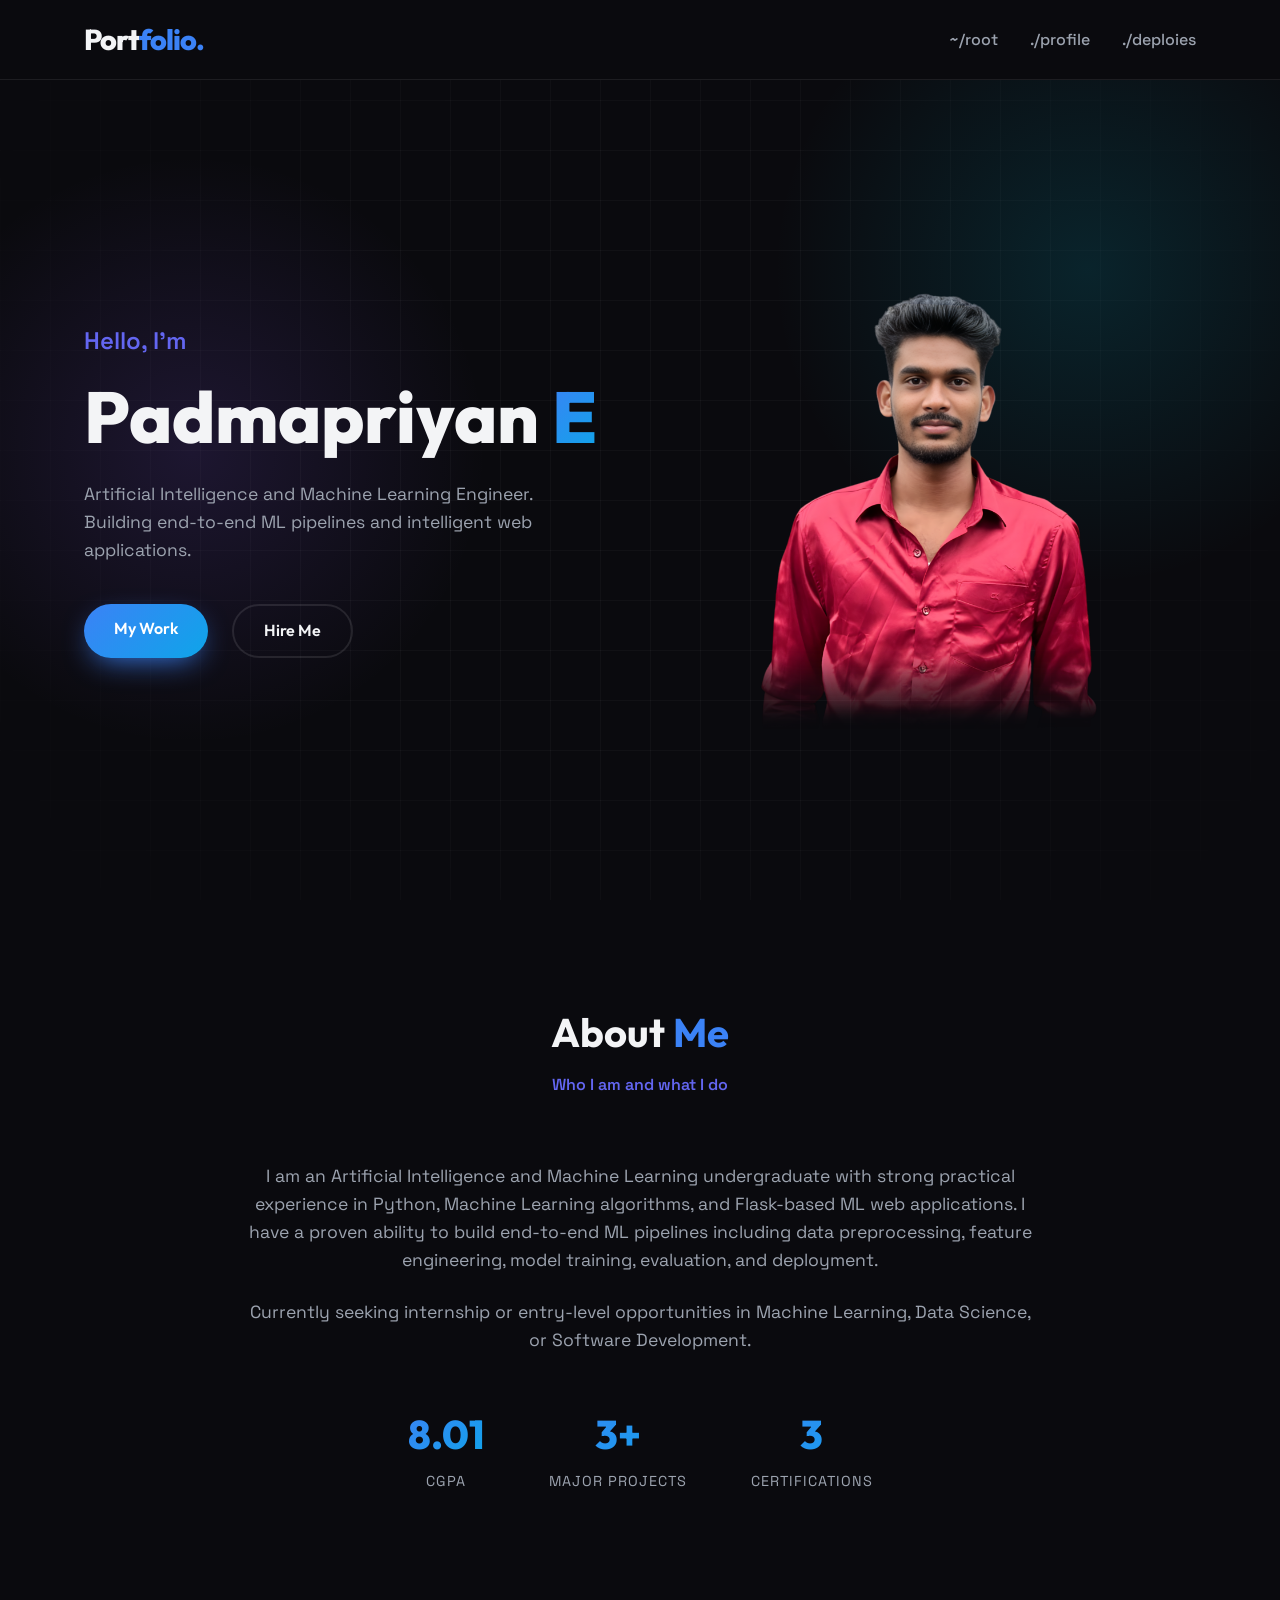
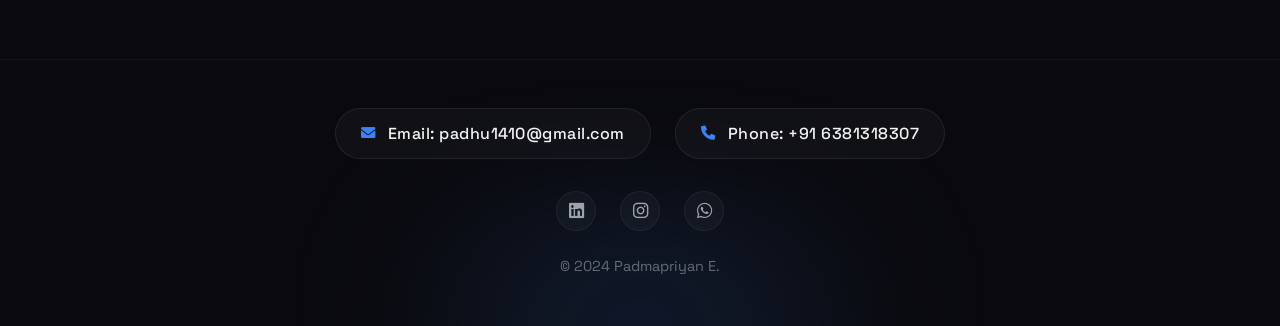
==== index.html @ ec26dc40 "final1" ====
<!DOCTYPE html>
<html lang="en">

<head>
    <meta charset="UTF-8">
    <meta name="viewport" content="width=device-width, initial-scale=1.0">
    <title>Padmapriyan E | AI & ML Engineer</title>
    <meta name="description"
        content="Portfolio of Padmapriyan E, an AI & ML undergraduate specializing in Python, Machine Learning, and Full-stack AI applications.">
    <link rel="preconnect" href="https://fonts.googleapis.com">
    <link rel="preconnect" href="https://fonts.gstatic.com" crossorigin>
    <link
        href="https://fonts.googleapis.com/css2?family=Outfit:wght@300;400;600;800&family=Space+Grotesk:wght@300;400;600;700&display=swap"
        rel="stylesheet">
    <link rel="stylesheet" href="style.css">
    <link rel="stylesheet" href="https://cdnjs.cloudflare.com/ajax/libs/font-awesome/6.0.0/css/all.min.css">
</head>

<body>

    <div class="background-glow"></div>

    <header class="header">
        <div class="container nav-container">
            <a href="index.html" class="logo">Port<span class="highlight">folio.</span></a>
            <nav class="nav">
                <ul class="nav-list">
                    <li><a href="index.html" class="nav-link active">~/root</a></li>
                    <li><a href="resume.html" class="nav-link">./profile</a></li>
                    <li><a href="work.html" class="nav-link">./deploies</a></li>
                </ul>
                <div class="hamburger">
                    <span class="bar"></span>
                    <span class="bar"></span>
                    <span class="bar"></span>
                </div>
            </nav>
        </div>
    </header>

    <main>
        <section id="home" class="hero">
            <div class="container hero-container">
                <div class="hero-content">
                    <p class="subtitle fade-in-up">Hello, I'm</p>
                    <h1 class="title fade-in-up delay-1">Padmapriyan <span class="gradient-text">E</span></h1>
                    <p class="description fade-in-up delay-2">Artificial Intelligence and Machine Learning Engineer.
                        Building end-to-end ML pipelines and intelligent web applications.</p>
                    <div class="cta-group fade-in-up delay-3">
                        <a href="work.html" class="btn btn-primary">My Work</a>
                        <a href="mailto:padhu1410@gmail.com" class="btn btn-secondary">Hire Me</a>
                    </div>
                </div>
                <!-- Hero Image -->
                <div class="hero-visual fade-in-up delay-2">
                    <div class="image-wrapper">
                        <img src="images/profile.png" alt="Padmapriyan E" class="profile-img">
                        <div class="visual-circle-bg"></div>
                    </div>
                </div>
            </div>
        </section>

        <section id="about" class="section">
            <div class="container about-container">
                <div class="section-header fade-in">
                    <h2 class="section-title">About <span class="highlight">Me</span></h2>
                    <p class="section-subtitle">Who I am and what I do</p>
                </div>
                <div class="about-content">
                    <div class="about-text fade-in-up">
                        <p>I am an Artificial Intelligence and Machine Learning undergraduate with strong practical
                            experience in Python, Machine Learning algorithms, and Flask-based ML web applications. I
                            have a proven ability to build end-to-end ML pipelines including data preprocessing, feature
                            engineering, model training, evaluation, and deployment.</p>
                        <p>Currently seeking internship or entry-level opportunities in Machine Learning, Data Science,
                            or Software Development.</p>

                        <div class="stats-grid">
                            <div class="stat-item">
                                <span class="stat-number">8.01</span>
                                <span class="stat-label">CGPA</span>
                            </div>
                            <div class="stat-item">
                                <span class="stat-number">3+</span>
                                <span class="stat-label">Major Projects</span>
                            </div>
                            <div class="stat-item">
                                <span class="stat-number">3</span>
                                <span class="stat-label">Certifications</span>
                            </div>
                        </div>
                    </div>
                </div>
            </div>
        </section>

    </main>



    </main>

    <footer class="footer">
        <div class="container footer-container">
            <div class="contact-group">
                <a href="mailto:padhu1410@gmail.com" class="contact-pill" title="Email">
                    <i class="fas fa-envelope"></i>
                    <span>Email: padhu1410@gmail.com</span>
                </a>
                <a href="tel:+916381318307" class="contact-pill" title="Phone">
                    <i class="fas fa-phone"></i>
                    <span>Phone: +91 6381318307</span>
                </a>
            </div>
            <div class="footer-socials">
                <a href="https://www.linkedin.com/in/padmapriyan-e-478565277" target="_blank" class="social-link"
                    title="LinkedIn"><i class="fab fa-linkedin"></i></a>
                <a href="https://www.instagram.com/padhu_1410" target="_blank" class="social-link" title="Instagram"><i
                        class="fab fa-instagram"></i></a>
                <a href="https://wa.me/916381318307" target="_blank" class="social-link" title="WhatsApp"><i
                        class="fab fa-whatsapp"></i></a>
            </div>
            <p class="copyright">© 2024 Padmapriyan E.</p>
        </div>
    </footer>

    <script src="script.js"></script>
</body>

</html>
---- style.css ----
/* --- Variables & Design System --- */
:root {
    /* Colors */
    --bg-dark: #0a0a0e;
    --bg-card: #15151a;
    /* Solid card bg */
    --bg-glass: #0a0a0e;
    /* Solid header bg */

    --primary: #3b82f6;
    /* Bright Blue */
    --secondary: #0ea5e9;
    /* Sky Blue */
    --accent: #6366f1;
    /* Indigo */

    --text-main: #f3f4f6;
    --text-muted: #9ca3af;

    --gradient-main: linear-gradient(135deg, var(--primary), var(--secondary));
    --gradient-glow: conic-gradient(from 180deg at 50% 50%, var(--primary), var(--accent), var(--secondary), var(--primary));

    /* Fonts */
    --font-heading: 'Outfit', sans-serif;
    --font-body: 'Space Grotesk', sans-serif;

    /* Spacing */
    --container: 1200px;
    --header-height: 80px;
}

/* --- Reset & Base --- */
*,
*::before,
*::after {
    margin: 0;
    padding: 0;
    box-sizing: border-box;
}

html {
    scroll-behavior: smooth;
    font-size: 16px;
}

body {
    background-color: var(--bg-dark);
    color: var(--text-main);
    font-family: var(--font-body);
    line-height: 1.6;
    overflow-x: hidden;
}

a {
    text-decoration: none;
    color: inherit;
    transition: 0.3s ease;
}

ul {
    list-style: none;
}

img {
    max-width: 100%;
    display: block;
}

/* --- Utilities --- */
.container {
    width: 90%;
    max-width: var(--container);
    margin: 0 auto;
    padding: 0 20px;
}

.gradient-text {
    background: var(--gradient-main);
    background-clip: text;
    -webkit-background-clip: text;
    -webkit-text-fill-color: transparent;
    display: inline-block;
}

.highlight {
    color: var(--primary);
}

/* --- Modern Background --- */
.background-glow {
    position: fixed;
    top: 0;
    left: 0;
    width: 100%;
    height: 100%;
    z-index: -1;
    background:
        radial-gradient(circle at 15% 50%, rgba(139, 92, 246, 0.15), transparent 25%),
        radial-gradient(circle at 85% 30%, rgba(6, 182, 212, 0.15), transparent 25%);
    background-color: var(--bg-dark);
}

.background-glow::after {
    content: "";
    position: absolute;
    inset: 0;
    background-image: linear-gradient(rgba(255, 255, 255, 0.03) 1px, transparent 1px),
        linear-gradient(90deg, rgba(255, 255, 255, 0.03) 1px, transparent 1px);
    background-size: 50px 50px;
    mask-image: radial-gradient(circle at center, black 40%, transparent 100%);
    -webkit-mask-image: radial-gradient(circle at center, black 40%, transparent 100%);
    pointer-events: none;
}

/* --- Navigation --- */
.header {
    height: var(--header-height);
    position: fixed;
    top: 0;
    left: 0;
    width: 100%;
    z-index: 1000;
    /* Solid background, no glass effect */
    background: var(--bg-glass);
    border-bottom: 1px solid rgba(255, 255, 255, 0.08);
}

.nav-container {
    height: 100%;
    display: flex;
    justify-content: space-between;
    align-items: center;
}

/* ... (skipping nav styles that are unchanged) ... */

/* Visual for Hero */
.image-wrapper {
    position: relative;
    width: 380px;
    height: 480px;
    display: flex;
    justify-content: center;
    align-items: center;
    animation: floatProfile 6s ease-in-out infinite;
}

.profile-img {
    width: 100%;
    height: 100%;
    object-fit: cover;
    border-radius: 20px;
    z-index: 2;
    position: relative;
    transition: all 0.5s ease;
}

.image-wrapper:hover .profile-img {
    box-shadow:
        0 0 0 4px rgba(6, 182, 212, 0.2),
        0 30px 60px rgba(0, 0, 0, 0.6),
        0 0 50px rgba(6, 182, 212, 0.3);
    transform: scale(1.02);
}

.hero-visual {
    position: relative;
    height: 500px;
    display: flex;
    justify-content: center;
    align-items: center;
}

@keyframes floatProfile {

    0%,
    100% {
        transform: translateY(0);
    }

    50% {
        transform: translateY(-15px);
    }
}

.logo {
    font-family: var(--font-heading);
    font-weight: 800;
    font-size: 1.8rem;
    letter-spacing: -1px;
}

.nav-list {
    display: flex;
    gap: 2rem;
}

.nav-link {
    font-size: 1rem;
    color: var(--text-muted);
    font-weight: 500;
    position: relative;
}

.nav-link:hover,
.nav-link.active {
    color: var(--text-main);
}

.nav-link::after {
    content: '';
    position: absolute;
    bottom: -5px;
    left: 0;
    width: 0;
    height: 2px;
    background: var(--gradient-main);
    transition: width 0.3s ease;
}

.nav-link:hover::after,
.nav-link.active::after {
    width: 100%;
}

.hamburger {
    display: none;
    cursor: pointer;
}

/* --- Hero Section --- */
.hero {
    min-height: 100vh;
    display: flex;
    align-items: center;
    padding-top: var(--header-height);
    position: relative;
    overflow: hidden;
}

.hero-container {
    display: grid;
    grid-template-columns: 1fr 1fr;
    align-items: center;
    gap: 4rem;
}

.hero-content {
    z-index: 1;
}

.subtitle {
    font-size: 1.5rem;
    font-weight: 600;
    color: var(--accent);
    margin-bottom: 1rem;
}

.title {
    font-family: var(--font-heading);
    font-size: 4.5rem;
    line-height: 1.1;
    margin-bottom: 1.5rem;
    font-weight: 800;
}

.description {
    font-size: 1.1rem;
    color: var(--text-muted);
    margin-bottom: 2.5rem;
    max-width: 500px;
}

.cta-group {
    display: flex;
    gap: 1.5rem;
}

/* Buttons */
.btn {
    padding: 12px 30px;
    border-radius: 50px;
    font-weight: 600;
    font-family: var(--font-heading);
    cursor: pointer;
    position: relative;
    overflow: hidden;
    display: inline-block;
}

.btn-primary {
    background: var(--gradient-main);
    color: white;
    box-shadow: 0 10px 30px -10px var(--primary);
}

.btn-primary:hover {
    transform: translateY(-3px);
    box-shadow: 0 20px 40px -10px var(--primary);
}

.btn-secondary {
    background: transparent;
    border: 2px solid rgba(255, 255, 255, 0.1);
    color: var(--text-main);
}

.btn-secondary:hover {
    border-color: var(--primary);
    background: rgba(139, 92, 246, 0.1);
    transform: translateY(-3px);
}

/* Old Visual Styles Removed */

/* Animations */
.fade-in-up {
    opacity: 0;
    transform: translateY(30px);
    animation: fadeInUp 0.8s forwards;
}

.delay-1 {
    animation-delay: 0.1s;
}

.delay-2 {
    animation-delay: 0.2s;
}

.delay-3 {
    animation-delay: 0.3s;
}

@keyframes fadeInUp {
    to {
        opacity: 1;
        transform: translateY(0);
    }
}

/* --- Sections General --- */
.section {
    padding: 100px 0;
}

.alt-bg {
    background: rgba(255, 255, 255, 0.02);
}

.section-header {
    text-align: center;
    margin-bottom: 4rem;
}

.section-title {
    font-size: 2.5rem;
    font-family: var(--font-heading);
    margin-bottom: 0.5rem;
}

.section-subtitle {
    color: var(--accent);
    font-weight: 600;
}

/* --- About Section --- */
.about-text {
    max-width: 800px;
    margin: 0 auto;
    text-align: center;
    font-size: 1.1rem;
    color: var(--text-muted);
}

.about-text p {
    margin-bottom: 1.5rem;
}

.stats-grid {
    display: flex;
    justify-content: center;
    gap: 4rem;
    margin-top: 3rem;
}

.stat-item {
    text-align: center;
}

.stat-number {
    display: block;
    font-size: 2.5rem;
    font-family: var(--font-heading);
    font-weight: 800;
    background: var(--gradient-main);
    background-clip: text;
    -webkit-background-clip: text;
    -webkit-text-fill-color: transparent;
}

.stat-label {
    font-size: 0.9rem;
    text-transform: uppercase;
    letter-spacing: 1px;
}

/* --- Skills Section --- */
.skills-grid {
    display: grid;
    grid-template-columns: repeat(auto-fit, minmax(250px, 1fr));
    gap: 2rem;
}

.skill-card {
    background: var(--bg-card);
    padding: 2rem;
    border-radius: 20px;
    border: 1px solid rgba(255, 255, 255, 0.05);
    transition: 0.3s ease;
    text-align: center;
}

.skill-card:hover {
    transform: translateY(-10px);
    border-color: var(--primary);
    box-shadow: 0 10px 40px -10px rgba(139, 92, 246, 0.2);
}

.skill-icon {
    font-size: 3rem;
    margin-bottom: 1rem;
}

.skill-card h3 {
    margin-bottom: 1rem;
    font-family: var(--font-heading);
}

.skill-card p {
    color: var(--text-muted);
    font-size: 0.95rem;
}

/* --- Projects Section --- */
.projects-grid {
    display: grid;
    grid-template-columns: repeat(auto-fit, minmax(300px, 1fr));
    /* 300px ensures it fits on mobile but breaks to 1 col */
    gap: 2.5rem;
}

.project-card {
    background: var(--bg-card);
    border-radius: 20px;
    border: 1px solid rgba(255, 255, 255, 0.05);
    overflow: hidden;
    transition: 0.3s;
    height: 100%;
    display: flex;
    flex-direction: column;
}

.project-info {
    padding: 1.5rem;
    flex-grow: 1;
    display: flex;
    flex-direction: column;
    justify-content: space-between;
}

/* ... existing code ... */

/* --- Project Details Page --- */
.project-hero {
    padding-top: 150px;
    padding-bottom: 20px;
    text-align: center;
}

.project-hero .tags {
    justify-content: center;
    margin-top: 1rem;
}

.project-title {
    font-size: 3.5rem;
    font-family: var(--font-heading);
    margin-bottom: 1.5rem;
    background: var(--gradient-main);
    background-clip: text;
    -webkit-background-clip: text;
    -webkit-text-fill-color: transparent;
}

.project-details-container {
    max-width: 1000px;
    margin: 0 auto;
}

.project-main-image {
    width: 100%;
    height: auto;
    border-radius: 20px;
    overflow: hidden;
    margin-bottom: 4rem;
    border: 1px solid rgba(255, 255, 255, 0.1);
    box-shadow: 0 20px 50px rgba(0, 0, 0, 0.5);
}

.detail-img {
    width: 100%;
    display: block;
}

.project-info-grid {
    display: grid;
    grid-template-columns: 1.5fr 1fr;
    gap: 4rem;
}

.info-col h3,
.features-col h3 {
    font-family: var(--font-heading);
    color: var(--primary);
    margin-bottom: 1.5rem;
    font-size: 1.8rem;
}

.info-col p {
    color: var(--text-muted);
    font-size: 1.1rem;
    line-height: 1.8;
    margin-bottom: 2.5rem;
}

.tech-stack-section h3 {
    font-size: 1.4rem;
    color: var(--text-main);
}

.tech-list,
.feature-list {
    list-style: none;
}

.tech-list li {
    display: inline-block;
    padding: 8px 16px;
    background: var(--bg-card);
    border: 1px solid rgba(255, 255, 255, 0.05);
    border-radius: 8px;
    margin-right: 10px;
    margin-bottom: 10px;
    font-size: 0.95rem;
    color: var(--accent);
}

.feature-list li {
    position: relative;
    padding-left: 25px;
    margin-bottom: 1rem;
    color: var(--text-muted);
}

.feature-list li::before {
    content: "▹";
    position: absolute;
    left: 0;
    color: var(--primary);
}

@media (max-width: 768px) {
    .project-info-grid {
        grid-template-columns: 1fr;
        gap: 2rem;
    }

    .hero-container {
        display: flex;
        flex-direction: column;
        align-items: center;
        text-align: center;
        gap: 2rem;
        padding-top: 30px;
        /* Reduced padding for cleaner look */
    }

    .project-title {
        font-size: 2.5rem;
    }
}

/* --- Project Gallery --- */
.project-gallery-section {
    margin-top: 3rem;
    padding-top: 2rem;
    border-top: 1px solid rgba(255, 255, 255, 0.1);
}

.gallery-grid {
    display: grid;
    grid-template-columns: repeat(auto-fit, minmax(200px, 1fr));
    gap: 1rem;
    margin-top: 1.5rem;
}

.gallery-item {
    width: 100%;
    height: 150px;
    object-fit: cover;
    border-radius: 10px;
    cursor: pointer;
    transition: transform 0.3s ease;
    border: 1px solid rgba(255, 255, 255, 0.1);
}

/* --- Code Actions --- */
.code-actions {
    display: flex;
    gap: 1rem;
    margin-top: 1rem;
    align-items: center;
    flex-wrap: wrap;
}

.code-actions .btn {
    padding: 10px 20px;
    font-size: 0.9rem;
    display: flex;
    align-items: center;
    gap: 8px;
}

/* --- Modal Styles --- */
.modal {
    display: none;
    position: fixed;
    z-index: 2000;
    left: 0;
    top: 0;
    width: 100%;
    height: 100%;
    overflow: auto;
    background-color: rgba(0, 0, 0, 0.8);
    backdrop-filter: blur(5px);
}

.modal-content {
    background-color: #1a1a1f;
    margin: 5% auto;
    padding: 2rem;
    border: 1px solid rgba(255, 255, 255, 0.1);
    width: 80%;
    max-width: 900px;
    border-radius: 20px;
    box-shadow: 0 20px 60px rgba(0, 0, 0, 0.5);
    position: relative;
    color: var(--text-main);
}

.close-modal {
    color: var(--text-muted);
    float: right;
    font-size: 28px;
    font-weight: bold;
    cursor: pointer;
    transition: 0.3s;
}

.close-modal:hover {
    color: var(--primary);
}

.modal-content h2 {
    font-family: var(--font-heading);
    margin-bottom: 1.5rem;
    color: var(--primary);
}

.modal-content pre {
    background: #0f0f13;
    padding: 1.5rem;
    border-radius: 10px;
    overflow-x: auto;
    max-height: 500px;
    border: 1px solid rgba(255, 255, 255, 0.05);
    font-family: 'Consolas', 'Monaco', monospace;
    font-size: 0.9rem;
    color: #e0e0e0;
}

.modal-actions {
    margin-top: 1.5rem;
    display: flex;
    gap: 1rem;
    justify-content: flex-end;
    justify-content: flex-end;
}

.project-links {
    margin-top: 3rem;
    padding-top: 2rem;
    border-top: 1px solid rgba(255, 255, 255, 0.1);
}

.project-card:hover {
    transform: translateY(-5px);
    border-color: var(--accent);
}

.project-image {
    height: 220px;
    background: #111;
    overflow: hidden;
    position: relative;
}

.project-img-cover {
    width: 100%;
    height: 100%;
    object-fit: cover;
    transition: transform 0.5s ease;
}

.project-card:hover .project-img-cover {
    transform: scale(1.05);
}

.project-info {
    padding: 1.5rem;
}

.project-info h3 {
    font-family: var(--font-heading);
    font-size: 1.4rem;
    margin-bottom: 0.5rem;
}

.project-info p {
    color: var(--text-muted);
    margin-bottom: 1rem;
    font-size: 0.95rem;
}

.tags {
    display: flex;
    gap: 0.5rem;
    flex-wrap: wrap;
}

.tags span {
    font-size: 0.8rem;
    padding: 5px 12px;
    background: rgba(255, 255, 255, 0.05);
    border-radius: 50px;
    color: var(--text-main);
}

.center-btn {
    text-align: center;
}

.margin-top-2 {
    margin-top: 3rem;
}

/* --- Contact Section --- */
/* --- Contact Section --- */
/* --- Contact Section --- */
.contact-container {
    max-width: 1200px;
    margin: 0 auto;
    width: 100%;
}

.contact-content {
    padding: 2rem 0;
    text-align: center;
}

.contact-info {
    display: flex;
    flex-direction: row;
    justify-content: center;
    flex-wrap: nowrap;
    gap: 1.5rem;
    align-items: center;
    margin-bottom: 0;
}

.contact-link {
    display: flex;
    align-items: center;
    gap: 0.5rem;
    font-size: 1.1rem;
    color: var(--text-main);
    transition: 0.3s;
    text-decoration: none;
    padding: 5px;
}

.contact-link:hover {
    color: var(--primary);
    transform: scale(1.1);
}

.contact-link i {
    font-size: 1.2rem;
    color: var(--primary);
}

.form-group input,
.form-group textarea {
    width: 100%;
    padding: 15px;
    background: rgba(255, 255, 255, 0.03);
    border: 1px solid rgba(255, 255, 255, 0.1);
    border-radius: 10px;
    color: white;
    font-family: var(--font-body);
}

.form-group input:focus,
.form-group textarea:focus {
    outline: none;
    border-color: var(--primary);
    background: rgba(255, 255, 255, 0.05);
}

/* --- Mobile Menu & Responsive Tweaks --- */
@media (max-width: 968px) {
    .section {
        padding: 60px 0;
    }

    .nav-list {
        display: flex;
        position: static;
        top: auto;
        right: auto;
        width: 100%;
        height: auto;
        flex-direction: row;
        justify-content: center;
        align-items: center;
        background: transparent;
        border-top: none;
        gap: 0.3rem;
        flex-wrap: nowrap;
        padding: 0.5rem 0;
        overflow-x: auto;
    }

    .nav-list.active {
        right: auto;
    }

    .nav-link {
        font-size: 0.75rem;
        padding: 4px 8px;
        background: rgba(255, 255, 255, 0.03);
        border-radius: 12px;
        white-space: nowrap;
    }

    .hero-container {
        display: flex;
        flex-direction: column;
        align-items: center;
        text-align: center;
        gap: 2rem;
        padding-top: 30px;
        /* Reduced padding for cleaner look */
    }

    .hero-visual {
        height: auto;
        width: 100%;
        margin-bottom: 2rem;
    }

    .image-wrapper {
        width: 280px;
        /* Smaller image on mobile */
        height: 350px;
    }

    .title {
        font-size: 3rem;
    }

    .description {
        margin-left: auto;
        margin-right: auto;
        font-size: 1rem;
    }

    .cta-group {
        justify-content: center;
    }

    .hamburger {
        display: none;
    }

    .hamburger.active .bar:nth-child(2) {
        opacity: 0;
    }

    .hamburger.active .bar:nth-child(1) {
        transform: translateY(8px) rotate(45deg);
    }

    .hamburger.active .bar:nth-child(3) {
        transform: translateY(-8px) rotate(-45deg);
    }

    .bar {
        display: none;
    }

    .stats-grid {
        flex-direction: column;
        gap: 2rem;
    }

    .contact-container {
        width: 100%;
    }

    .contact-info {
        gap: 1rem;
        /* Reduce gap on mobile */
        flex-wrap: wrap;
        /* Allow wrapping on very small screens to prevent breaking */
        justify-content: center;
    }

    .contact-link {
        font-size: 0.9rem;
    }
}

@media (max-width: 480px) {
    .title {
        font-size: 2.5rem;
    }

    .section-title {
        font-size: 2rem;
    }

    .btn {
        padding: 10px 20px;
        font-size: 0.9rem;
    }

    /* Extra top padding for Profile/Work pages on mobile */
    #education,
    #skills {
        padding-top: 120px;
    }
}

/* --- Education Section --- */
.education-grid {
    display: grid;
    grid-template-columns: repeat(auto-fit, minmax(300px, 1fr));
    gap: 2rem;
}

.edu-card {
    background: var(--bg-card);
    padding: 2rem;
    border-radius: 20px;
    border: 1px solid rgba(255, 255, 255, 0.05);
    text-align: center;
    transition: 0.3s ease;
}

.edu-card:hover {
    border-color: var(--primary);
    transform: translateY(-5px);
}

.edu-card h3 {
    font-family: var(--font-heading);
    color: var(--primary);
    margin-bottom: 0.5rem;
    font-size: 1.5rem;
}

.edu-card .institution {
    font-size: 1.1rem;
    margin-bottom: 0.5rem;
}

.edu-card .year {
    color: var(--text-muted);
    font-size: 0.9rem;
    margin-bottom: 1rem;
}

.edu-card .grade {
    font-weight: 700;
    color: var(--accent);
}

/* --- Experience Section --- */
.exp-card {
    background: var(--bg-card);
    padding: 3rem;
    border-radius: 20px;
    border: 1px solid rgba(255, 255, 255, 0.05);
    max-width: 900px;
    margin: 0 auto;
}

.exp-header {
    margin-bottom: 2rem;
    border-bottom: 1px solid rgba(255, 255, 255, 0.1);
    padding-bottom: 1.5rem;
}

.exp-header h3 {
    font-family: var(--font-heading);
    font-size: 2rem;
    margin-bottom: 0.5rem;
    background: var(--gradient-main);
    background-clip: text;
    -webkit-background-clip: text;
    -webkit-text-fill-color: transparent;
}

.exp-header .company {
    font-size: 1.2rem;
    color: var(--text-muted);
    font-weight: 500;
}

.exp-list {
    list-style: disc;
    padding-left: 1.5rem;
}

.exp-list li {
    margin-bottom: 1rem;
    color: var(--text-main);
    font-size: 1.05rem;
}

.exp-list li::marker {
    color: var(--primary);
}

/* --- Footer --- */
.footer {
    padding: 3rem 0;
    text-align: center;
    border-top: 1px solid rgba(255, 255, 255, 0.05);
    margin-top: 4rem;
    position: relative;
    background: var(--bg-dark);
    /* Fallback */
    overflow: hidden;
}

/* Glassmorphic Glow Effect behind footer */
.footer::before {
    content: '';
    position: absolute;
    bottom: -50%;
    left: 50%;
    transform: translateX(-50%);
    width: 60%;
    height: 100%;
    background: radial-gradient(circle, rgba(59, 130, 246, 0.15) 0%, rgba(0, 0, 0, 0) 70%);
    filter: blur(60px);
    z-index: 0;
    pointer-events: none;
}

.footer-container {
    position: relative;
    z-index: 1;
    display: flex;
    flex-direction: column;
    align-items: center;
    gap: 1.5rem;
}

.footer-socials {
    display: flex;
    justify-content: center;
    gap: 1.5rem;
    flex-wrap: wrap;
}

.social-link {
    font-size: 1.1rem;
    color: var(--text-muted);
    transition: all 0.3s cubic-bezier(0.175, 0.885, 0.32, 1.275);
    display: flex;
    align-items: center;
    justify-content: center;
    width: 40px;
    height: 40px;
    border-radius: 50%;
    background: rgba(255, 255, 255, 0.03);
    border: 1px solid rgba(255, 255, 255, 0.05);
    position: relative;
    overflow: hidden;
}

/* Hover Effects */
.social-link::after {
    content: '';
    position: absolute;
    top: 0;
    left: 0;
    width: 100%;
    height: 100%;
    background: var(--gradient-main);
    opacity: 0;
    transition: 0.3s ease;
    z-index: -1;
}

.social-link:hover {
    color: white;
    transform: translateY(-5px) scale(1.1);
    border-color: transparent;
    box-shadow: 0 10px 20px -5px rgba(59, 130, 246, 0.4);
}

.social-link:hover::after {
    opacity: 1;
}

.copyright {
    color: var(--text-muted);
    font-size: 0.9rem;
    opacity: 0.6;
    font-family: var(--font-body);
}

/* --- Footer Contact Pill Styles --- */
.contact-group {
    display: flex;
    justify-content: center;
    gap: 1.5rem;
    flex-wrap: wrap;
    margin-bottom: 0.5rem;
}

.contact-pill {
    display: flex;
    align-items: center;
    gap: 0.8rem;
    background: rgba(255, 255, 255, 0.03);
    border: 1px solid rgba(255, 255, 255, 0.08);
    padding: 12px 25px;
    border-radius: 50px;
    color: var(--text-main);
    text-decoration: none;
    transition: all 0.3s ease;
    font-size: 1rem;
    font-family: var(--font-body);
}

.contact-pill i {
    font-size: 0.9rem;
    color: var(--primary);
}

.contact-pill span {
    font-weight: 500;
    letter-spacing: 0.5px;
}

.contact-pill:hover {
    background: rgba(255, 255, 255, 0.08);
    border-color: var(--primary);
    transform: translateY(-3px);
    box-shadow: 0 5px 15px rgba(59, 130, 246, 0.2);
}

.contact-pill:hover i {
    color: white;
}
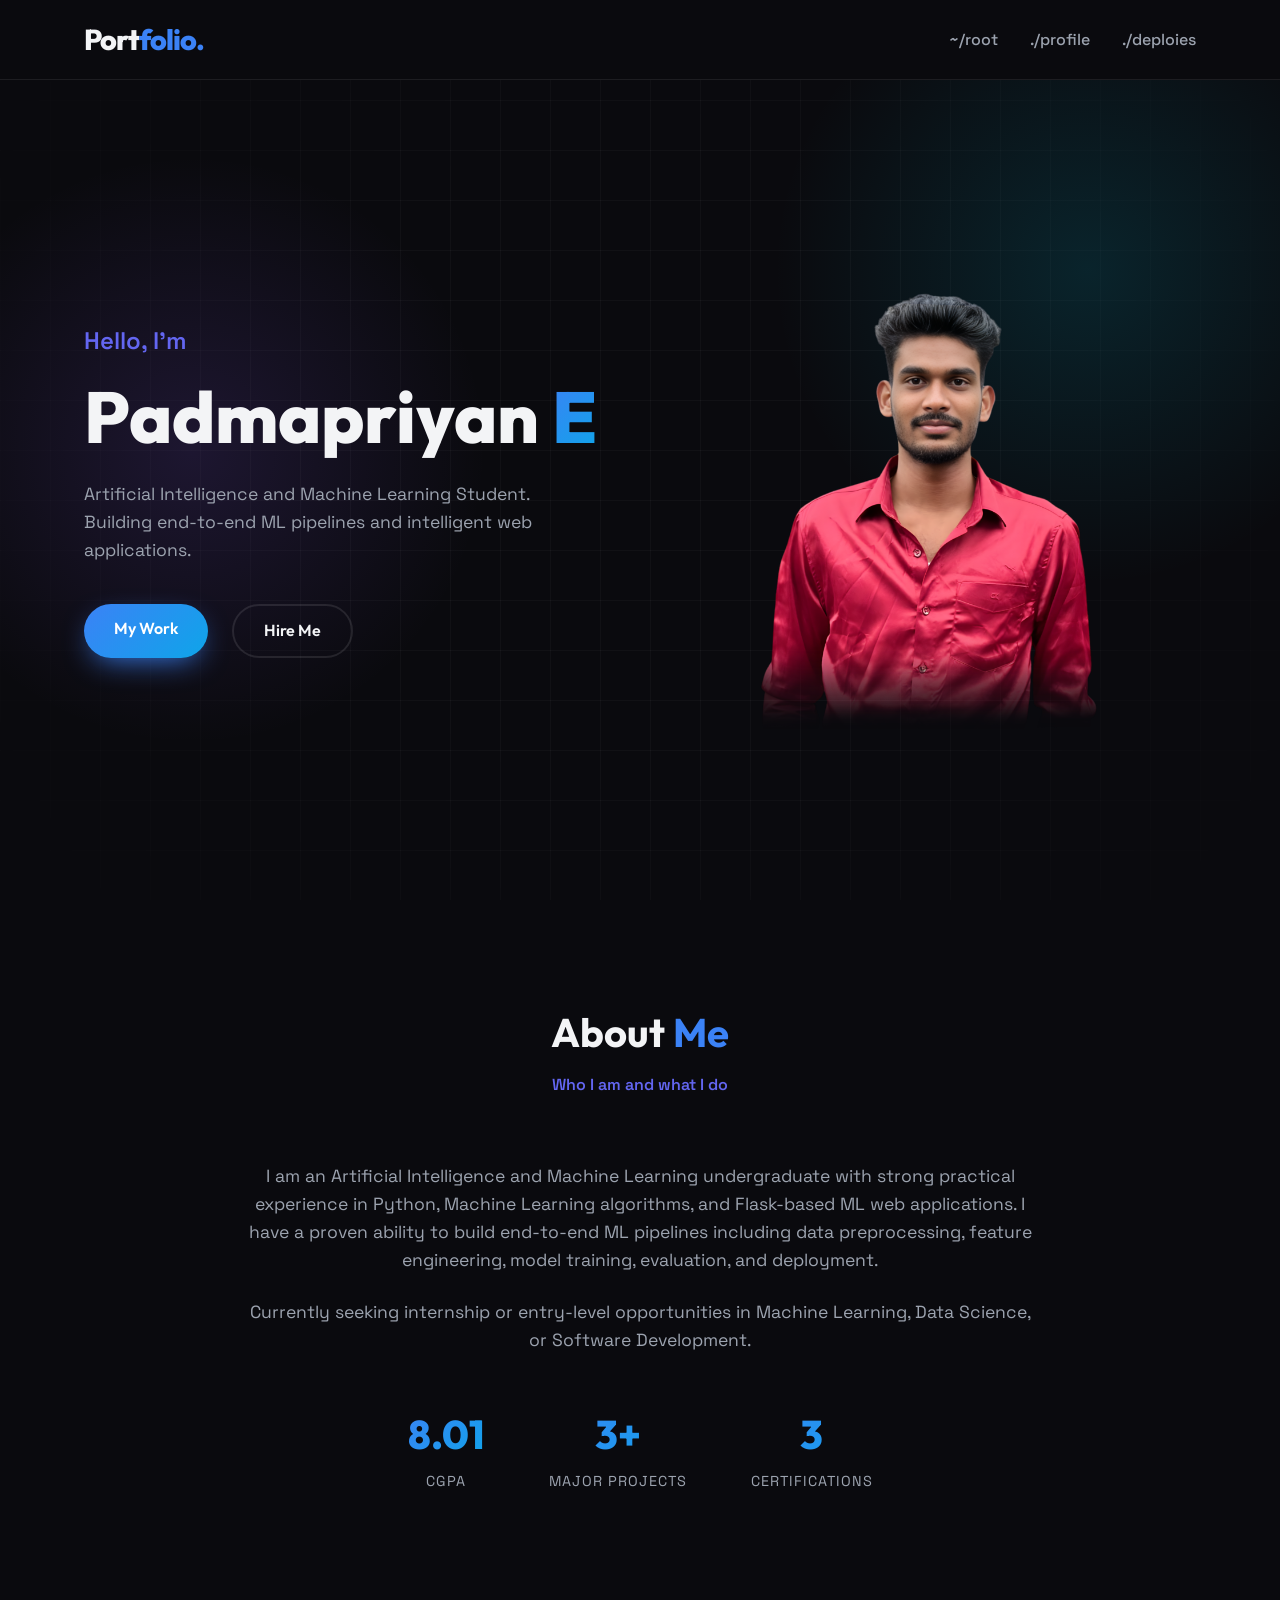
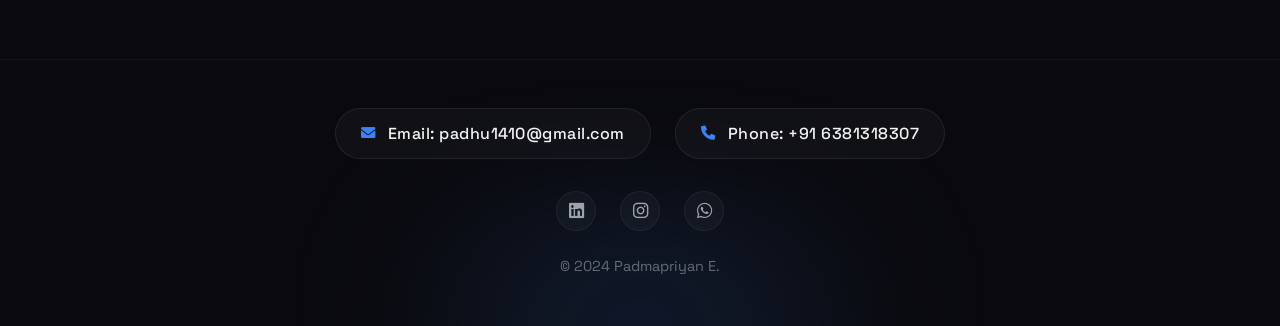
==== commit 13e9ede8: "update internship detail" ====
--- a/index.html
+++ b/index.html
@@ -44,7 +44,7 @@
                 <div class="hero-content">
                     <p class="subtitle fade-in-up">Hello, I'm</p>
                     <h1 class="title fade-in-up delay-1">Padmapriyan <span class="gradient-text">E</span></h1>
-                    <p class="description fade-in-up delay-2">Artificial Intelligence and Machine Learning Engineer.
+                    <p class="description fade-in-up delay-2">Artificial Intelligence and Machine Learning Student.
                         Building end-to-end ML pipelines and intelligent web applications.</p>
                     <div class="cta-group fade-in-up delay-3">
                         <a href="work.html" class="btn btn-primary">My Work</a>
--- a/style.css
+++ b/style.css
@@ -1014,7 +1014,7 @@
     border-radius: 20px;
     border: 1px solid rgba(255, 255, 255, 0.05);
     max-width: 900px;
-    margin: 0 auto;
+    margin: 0 auto 2rem auto;
 }
 
 .exp-header {
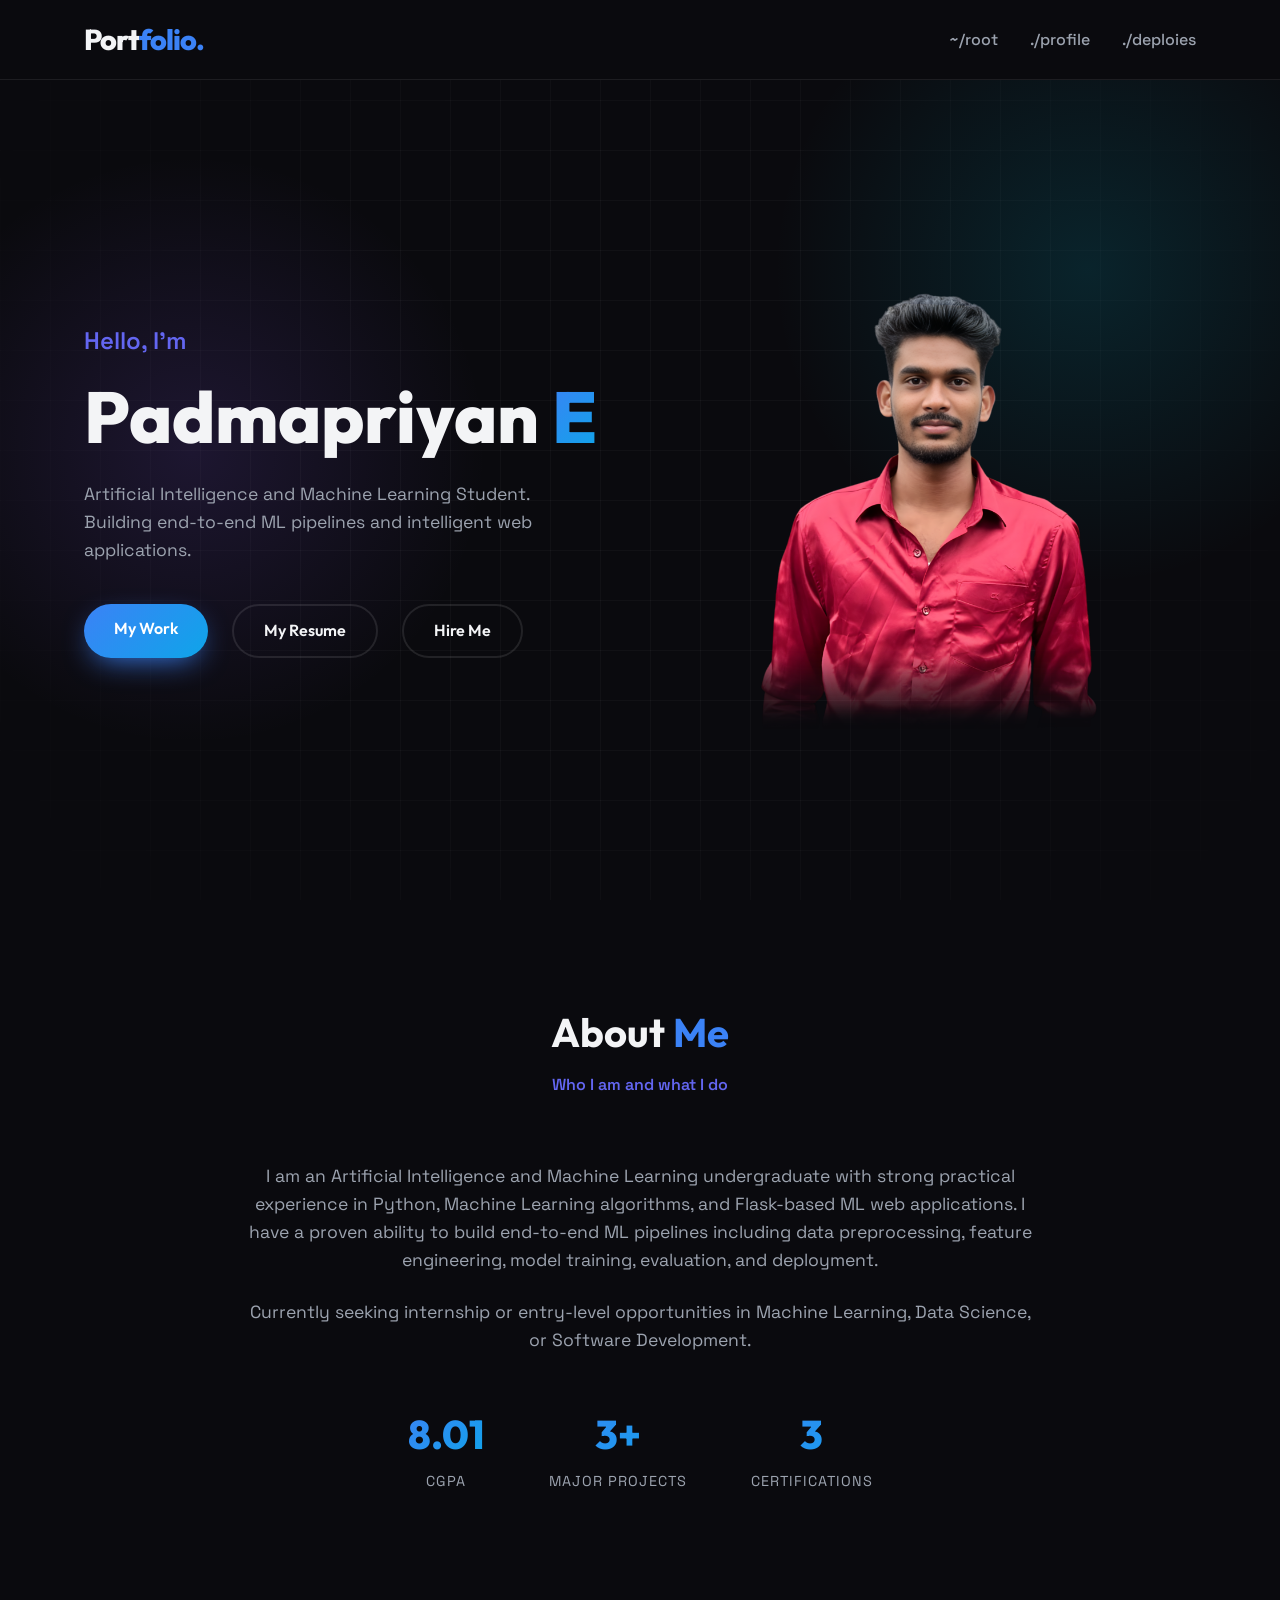
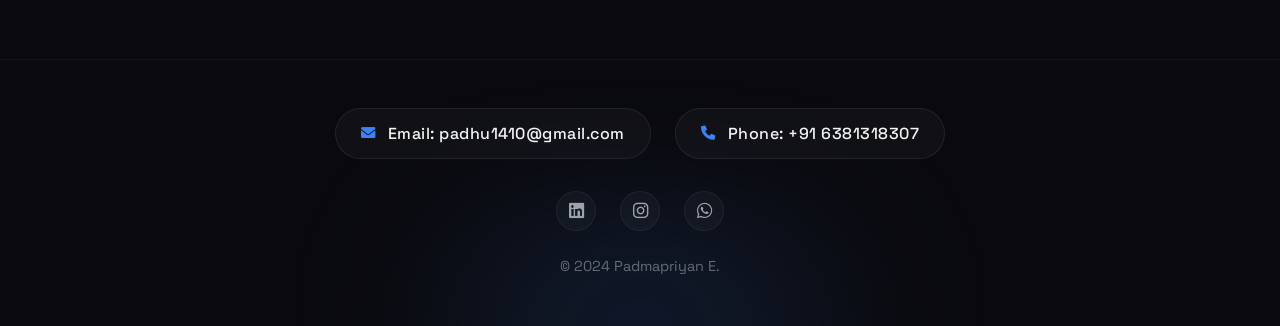
==== commit 265eb6f1: "add resume" ====
--- a/index.html
+++ b/index.html
@@ -48,6 +48,7 @@
                         Building end-to-end ML pipelines and intelligent web applications.</p>
                     <div class="cta-group fade-in-up delay-3">
                         <a href="work.html" class="btn btn-primary">My Work</a>
+                        <a href="Padhu_Resume.pdf" download class="btn btn-secondary">My Resume</a>
                         <a href="mailto:padhu1410@gmail.com" class="btn btn-secondary">Hire Me</a>
                     </div>
                 </div>
--- a/style.css
+++ b/style.css
@@ -797,7 +797,10 @@
     color: var(--text-main);
     transition: 0.3s;
     text-decoration: none;
+
+    /* --- Resume Actions --- */
     padding: 5px;
+
 }
 
 .contact-link:hover {
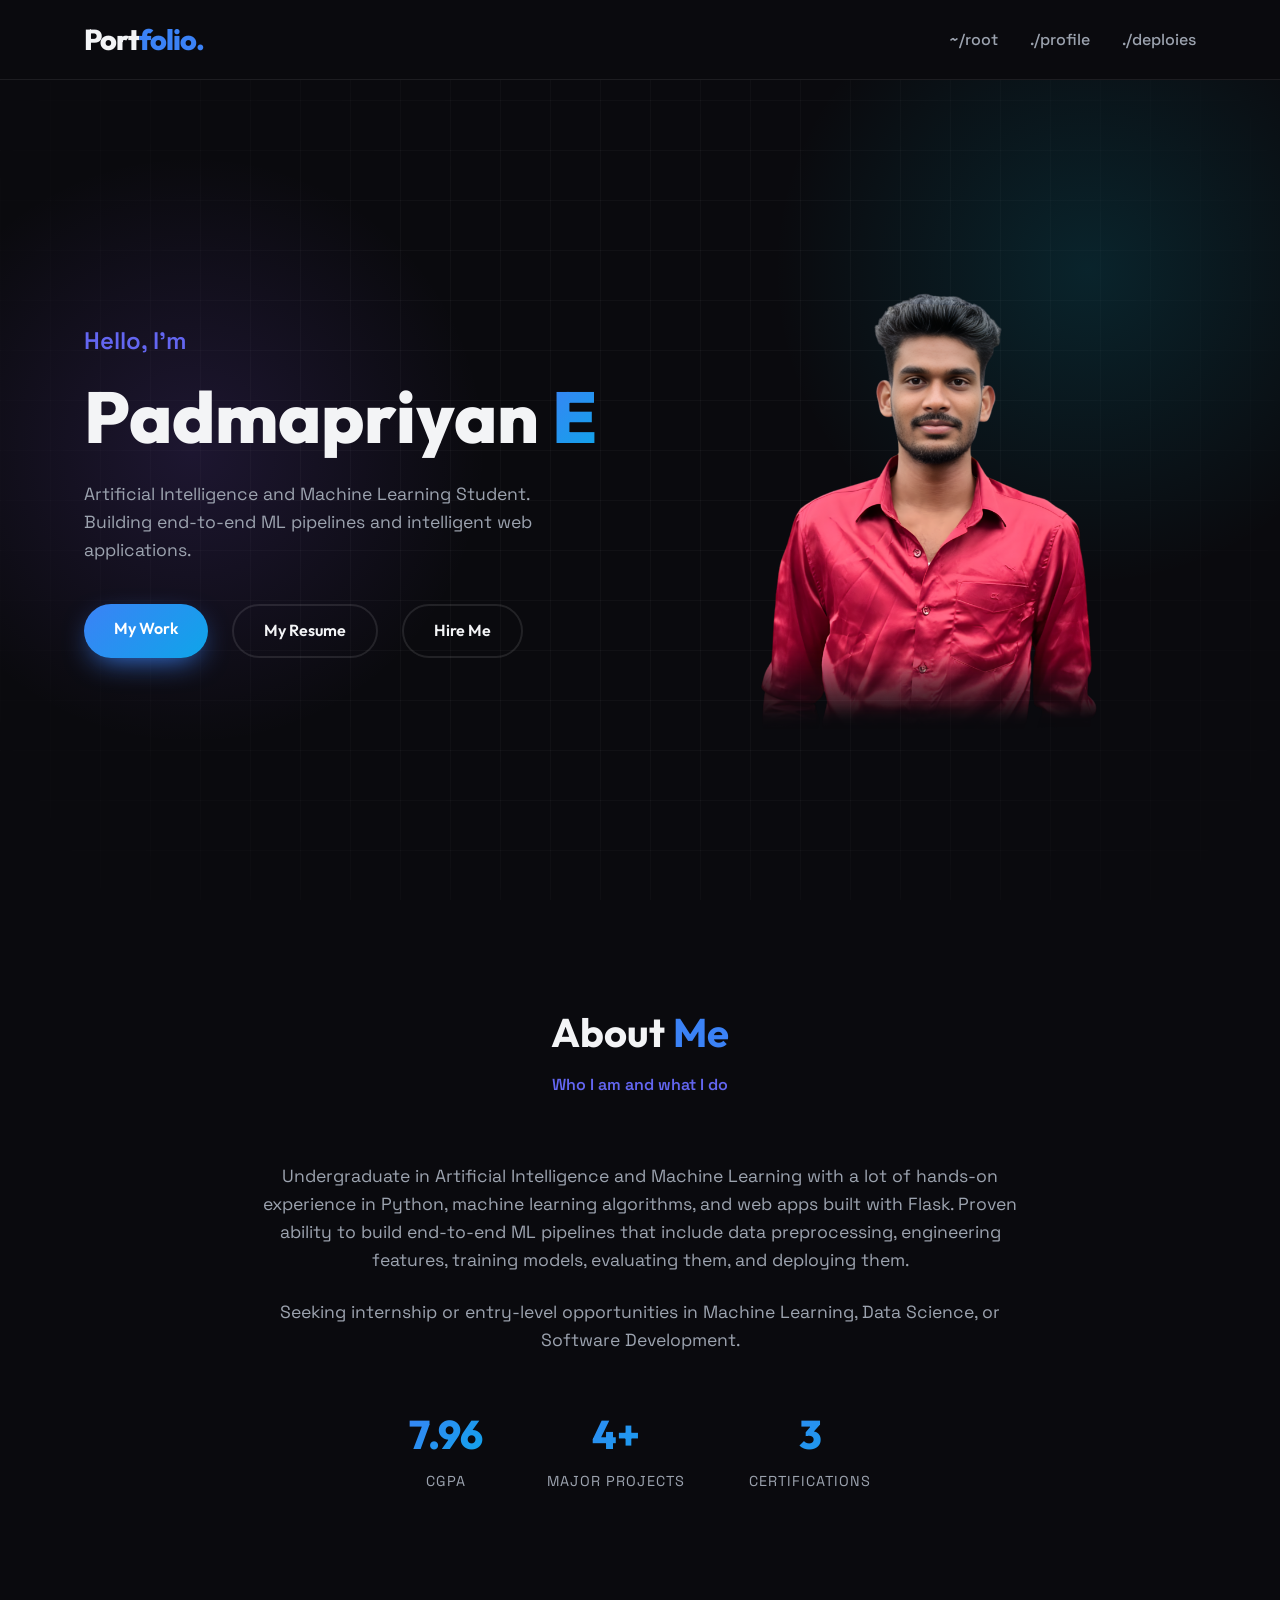
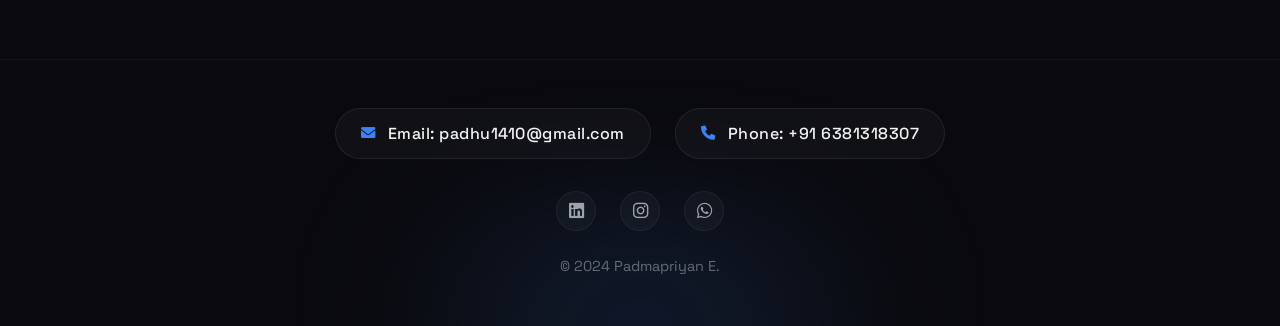
==== commit 321199cd: "update projects" ====
--- a/index.html
+++ b/index.html
@@ -70,20 +70,16 @@
                 </div>
                 <div class="about-content">
                     <div class="about-text fade-in-up">
-                        <p>I am an Artificial Intelligence and Machine Learning undergraduate with strong practical
-                            experience in Python, Machine Learning algorithms, and Flask-based ML web applications. I
-                            have a proven ability to build end-to-end ML pipelines including data preprocessing, feature
-                            engineering, model training, evaluation, and deployment.</p>
-                        <p>Currently seeking internship or entry-level opportunities in Machine Learning, Data Science,
-                            or Software Development.</p>
+                        <p>Undergraduate in Artificial Intelligence and Machine Learning with a lot of hands-on experience in Python, machine learning algorithms, and web apps built with Flask. Proven ability to build end-to-end ML pipelines that include data preprocessing, engineering features, training models, evaluating them, and deploying them.</p>
+                        <p>Seeking internship or entry-level opportunities in Machine Learning, Data Science, or Software Development.</p>
 
                         <div class="stats-grid">
                             <div class="stat-item">
-                                <span class="stat-number">8.01</span>
+                                <span class="stat-number">7.96</span>
                                 <span class="stat-label">CGPA</span>
                             </div>
                             <div class="stat-item">
-                                <span class="stat-number">3+</span>
+                                <span class="stat-number">4+</span>
                                 <span class="stat-label">Major Projects</span>
                             </div>
                             <div class="stat-item">
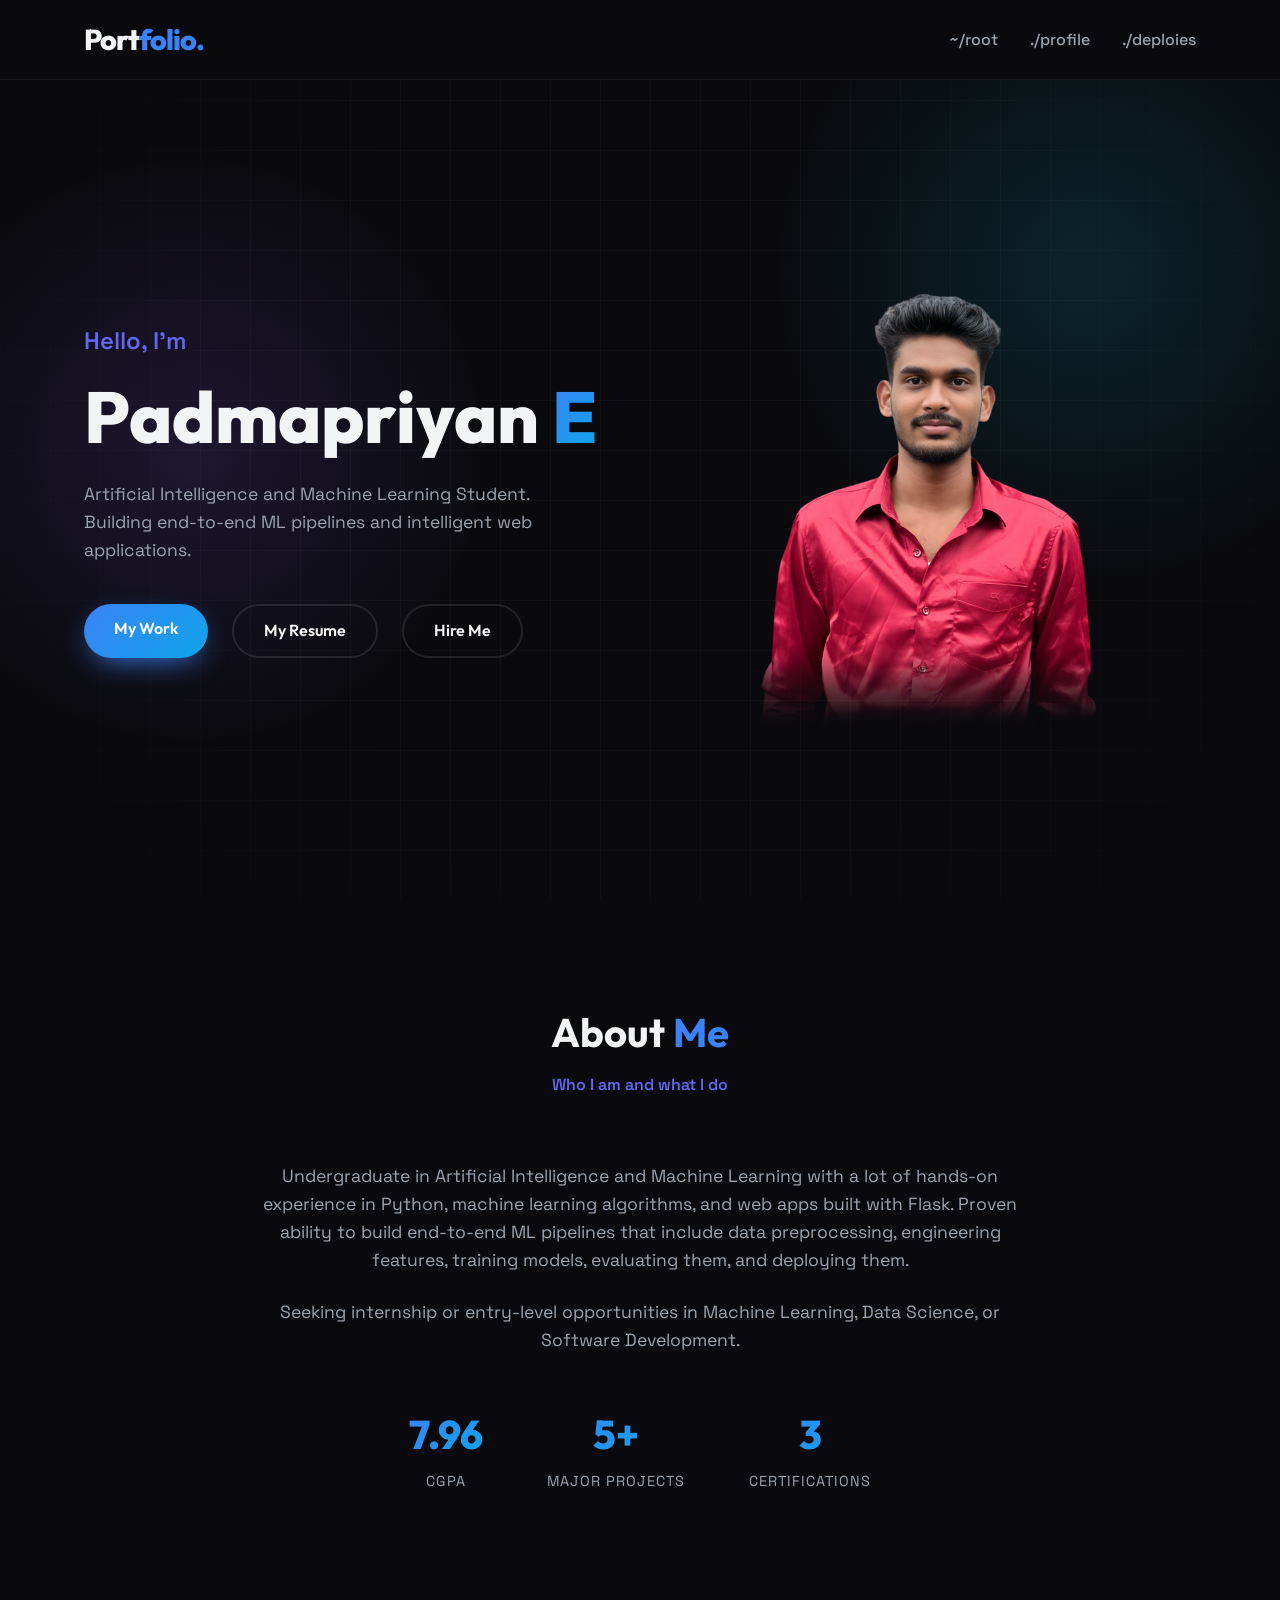
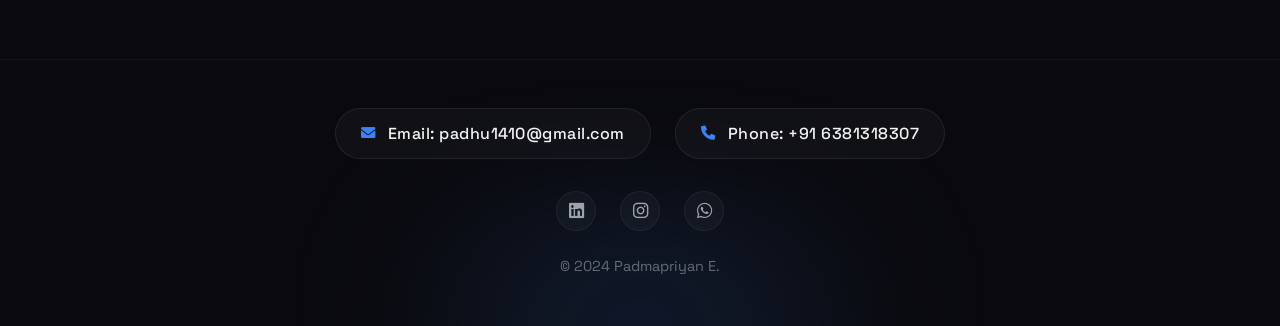
==== commit 104acdd6: "kish billing software" ====
--- a/index.html
+++ b/index.html
@@ -14,6 +14,7 @@
         rel="stylesheet">
     <link rel="stylesheet" href="style.css">
     <link rel="stylesheet" href="https://cdnjs.cloudflare.com/ajax/libs/font-awesome/6.0.0/css/all.min.css">
+    <link rel="icon" href="images/image.png" type="image/png">
 </head>
 
 <body>
@@ -79,7 +80,7 @@
                                 <span class="stat-label">CGPA</span>
                             </div>
                             <div class="stat-item">
-                                <span class="stat-number">4+</span>
+                                <span class="stat-number">5+</span>
                                 <span class="stat-label">Major Projects</span>
                             </div>
                             <div class="stat-item">
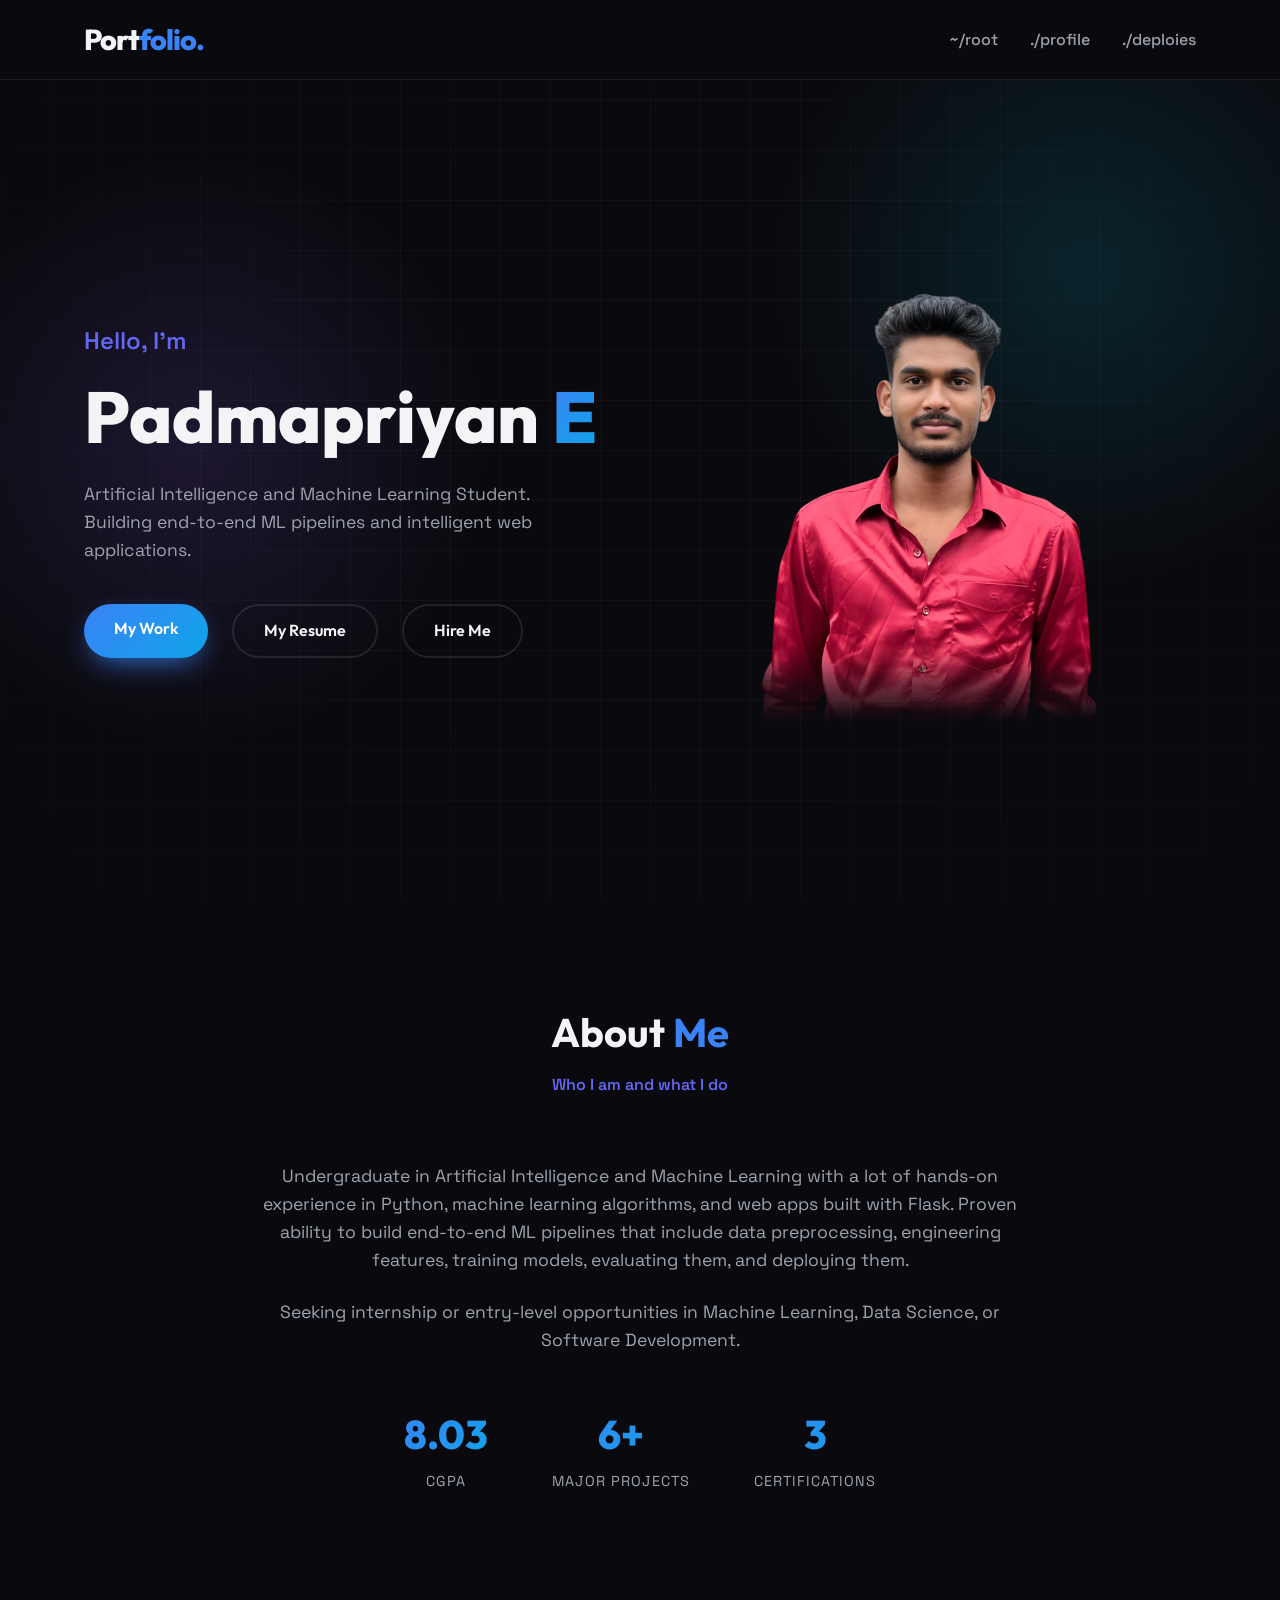
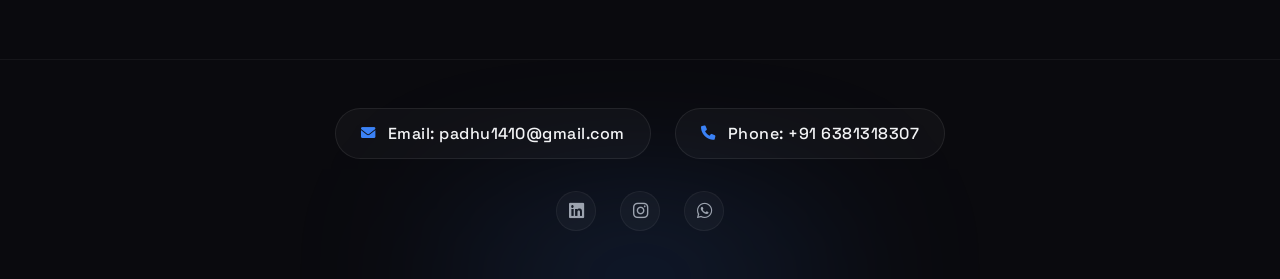
==== commit f6c6c25c: "feat: add Prion Agentic AI project, update academic metrics, and clean up site footer layout" ====
--- a/index.html
+++ b/index.html
@@ -76,11 +76,11 @@
 
                         <div class="stats-grid">
                             <div class="stat-item">
-                                <span class="stat-number">7.96</span>
+                                <span class="stat-number">8.03</span>
                                 <span class="stat-label">CGPA</span>
                             </div>
                             <div class="stat-item">
-                                <span class="stat-number">5+</span>
+                                <span class="stat-number">6+</span>
                                 <span class="stat-label">Major Projects</span>
                             </div>
                             <div class="stat-item">
@@ -92,10 +92,6 @@
                 </div>
             </div>
         </section>
-
-    </main>
-
-
 
     </main>
 
@@ -119,7 +115,6 @@
                 <a href="https://wa.me/916381318307" target="_blank" class="social-link" title="WhatsApp"><i
                         class="fab fa-whatsapp"></i></a>
             </div>
-            <p class="copyright">© 2024 Padmapriyan E.</p>
         </div>
     </footer>
 
